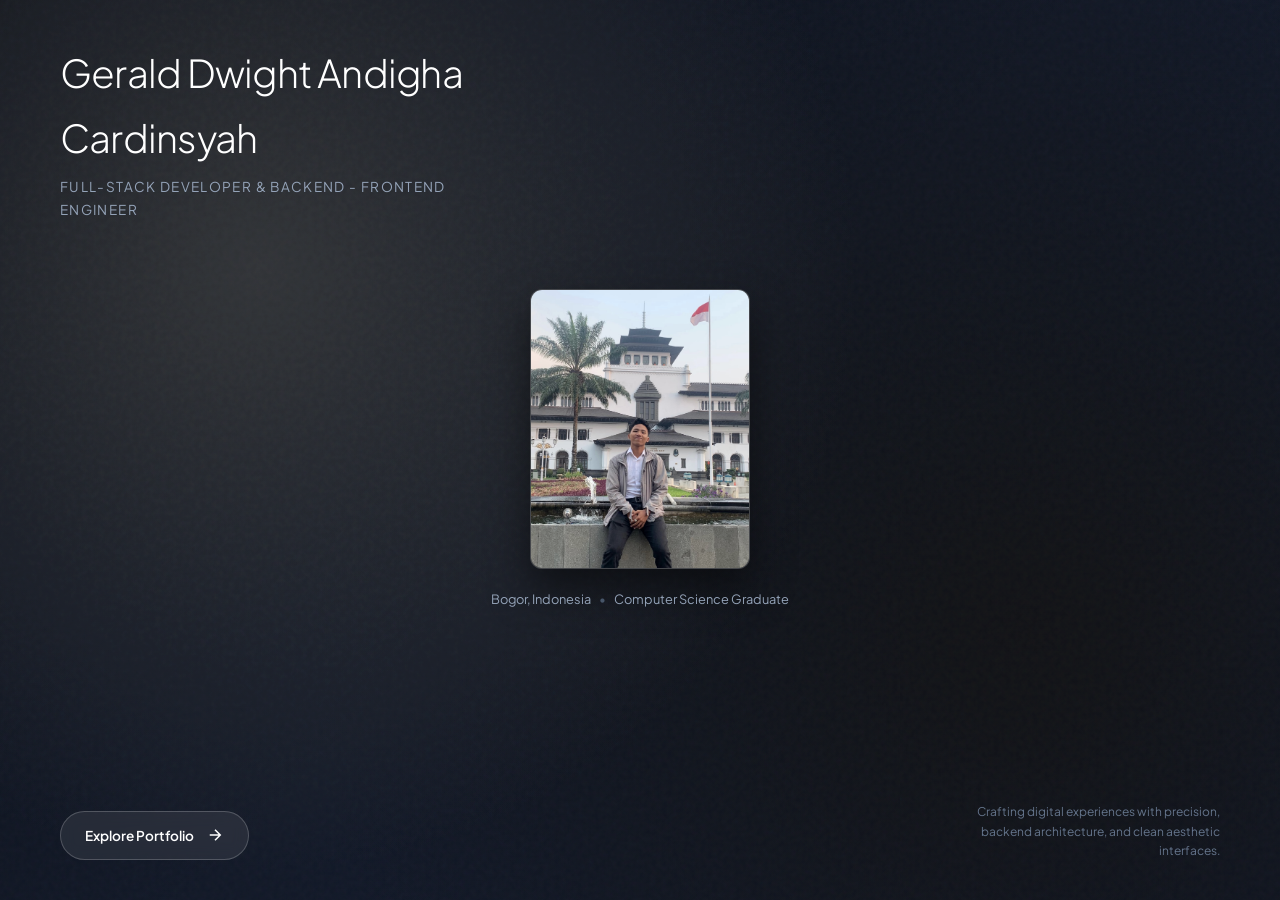
==== index.html @ aa1ef706 "Add files via upload" ====
<!DOCTYPE html>
<html lang="id">
<head>
    <meta charset="UTF-8">
    <meta name="viewport" content="width=device-width, initial-scale=1.0">
    <title>Gerald Dwight Andigha Cardinsyah</title>
    <link rel="preconnect" href="https://fonts.googleapis.com">
    <link rel="preconnect" href="https://fonts.gstatic.com" crossorigin>
    <link href="https://fonts.googleapis.com/css2?family=Plus+Jakarta+Sans:wght@300;400;500;600;700;800&display=swap" rel="stylesheet">
    <link rel="stylesheet" href="style.css">
</head>
<body class="landing-body">

    <div class="artistic-bg"></div>

    <main class="landing-wrapper">
        <!-- Info Kiri Atas -->
        <div class="landing-top-left">
            <h1 class="brand-name">Gerald Dwight Andigha Cardinsyah</h1>
            <p class="brand-sub">Full-Stack Developer & Backend - Frontend Engineer</p>
        </div>

        <!-- Gambar Elegan di Tengah -->
        <div class="landing-center-profile">
            <div class="profile-frame">
                <!-- Ganti 'foto-profil.jpg' dengan foto Anda -->
                <img src="gerald.jpeg" alt="Gerald Dwight" onerror="this.src='https://via.placeholder.com/200/1e293b/ffffff?text=Gerald+Dwight';">
            </div>
            <div class="profile-caption">
                <span>Bogor, Indonesia</span>
                <span class="divider">•</span>
                <span>Computer Science Graduate</span>
            </div>
        </div>

        <!-- Tombol Masuk ke Halaman Portofolio -->
        <div class="landing-bottom-action">
            <a href="portfolio.html" class="btn-enter">
                <span>Explore Portfolio</span>
                <svg width="18" height="18" viewBox="0 0 24 24" fill="none" stroke="currentColor" stroke-width="2"><path d="M5 12h14M12 5l7 7-7 7"/></svg>
            </a>
        </div>

        <!-- Catatan Kanan Bawah -->
        <div class="landing-bottom-right">
            <p>Crafting digital experiences with precision, backend architecture, and clean aesthetic interfaces.</p>
        </div>
    </main>

</body>
</html>
---- style.css ----
:root {
    --bg-primary: #ffffff;
    --bg-secondary: #faf9f6;
    --surface: #ffffff;
    --text-main: #111827;
    --text-muted: #4b5563;
    --text-light: #9ca3af;
    --accent: #0f172a;
    --border-color: #e5e7eb;
    --radius-lg: 16px;
    --radius-sm: 8px;
    --transition: all 0.4s cubic-bezier(0.16, 1, 0.3, 1);
}

* {
    margin: 0;
    padding: 0;
    box-sizing: border-box;
}

html {
    scroll-behavior: smooth;
}

body {
    font-family: 'Plus Jakarta Sans', sans-serif;
    background-color: var(--bg-primary);
    color: var(--text-main);
    line-height: 1.7;
    -webkit-font-smoothing: antialiased;
    overflow-x: hidden;
}

/* --- LANDING PAGE ARTISTIC STYLING --- */
.landing-body {
    background-color: #0b0f19;
    color: #f8fafc;
    min-height: 100vh;
    display: flex;
    flex-direction: column;
    justify-content: center;
    position: relative;
    overflow: hidden;
}

.artistic-bg {
    position: absolute;
    inset: 0;
    background: 
        radial-gradient(circle at 20% 30%, rgba(61, 62, 63, 0.8) 0%, transparent 50%),
        radial-gradient(circle at 80% 70%, rgba(17, 17, 18, 0.9) 0%, transparent 60%),
        linear-gradient(135deg, #090d16 0%, #111827 50%, #0f172a 100%);
    opacity: 0.95;
    z-index: 1;
}

.artistic-bg::after {
    content: "";
    position: absolute;
    inset: 0;
    background-image: url("data:image/svg+xml,%3Csvg viewBox='0 0 200 200' xmlns='http://www.w3.org/2000/svg'%3E%3Cfilter id='noiseFilter'%3E%3CfeTurbulence type='fractalNoise' baseFrequency='0.8' numOctaves='3' stitchTiles='stitch'/%3E%3C/filter%3E%3Crect width='100%25' height='100%25' filter='url(%23noiseFilter)' opacity='0.04'/%3E%3C/svg%3E");
    pointer-events: none;
    z-index: 2;
}

.landing-wrapper {
    position: relative;
    z-index: 3;
    width: 100%;
    max-width: 1400px;
    margin: 0 auto;
    min-height: 100vh;
    padding: 40px 60px;
    display: grid;
    grid-template-columns: 1fr auto 1fr;
    grid-template-rows: auto 1fr auto;
    align-items: center;
}

.landing-top-left {
    grid-column: 1;
    grid-row: 1;
}

.brand-name {
    font-size: clamp(1.8rem, 3vw, 2.5rem);
    font-weight: 300;
    letter-spacing: -0.02em;
    color: #ffffff;
    margin-bottom: 4px;
}

.brand-sub {
    font-size: 0.85rem;
    color: #94a3b8;
    text-transform: uppercase;
    letter-spacing: 0.1em;
}

.landing-center-profile {
    grid-column: 2;
    grid-row: 1 / span 3;
    display: flex;
    flex-direction: column;
    align-items: center;
    text-align: center;
}

.profile-frame {
    width: 220px;
    height: 280px;
    border-radius: 12px;
    overflow: hidden;
    border: 1px solid rgba(255, 255, 255, 0.15);
    box-shadow: 0 20px 40px rgba(0, 0, 0, 0.5);
    background: #24272c;
    margin-bottom: 20px;
    transition: transform 0.5s ease;
}

.profile-frame:hover {
    transform: scale(1.02);
}

.profile-frame img {
    width: 100%;
    height: 100%;
    object-fit: cover;
    filter: grayscale(20%) contrast(105%);
}

.profile-caption {
    font-size: 0.8rem;
    color: #94a3b8;
    display: flex;
    gap: 8px;
    align-items: center;
}

.profile-caption .divider {
    color: #475569;
}

.landing-bottom-action {
    grid-column: 1;
    grid-row: 3;
    align-self: end;
}

.btn-enter {
    display: inline-flex;
    align-items: center;
    gap: 12px;
    color: #ffffff;
    background: rgba(255, 255, 255, 0.08);
    border: 1px solid rgba(255, 255, 255, 0.2);
    padding: 12px 24px;
    border-radius: 50px;
    font-size: 0.85rem;
    font-weight: 600;
    text-decoration: none;
    backdrop-filter: blur(8px);
    transition: var(--transition);
}

.btn-enter:hover {
    background: #ffffff;
    color: #0b0f19;
    transform: translateY(-2px);
}

.landing-bottom-right {
    grid-column: 3;
    grid-row: 3;
    justify-self: end;
    align-self: end;
    max-width: 280px;
    text-align: right;
}

.landing-bottom-right p {
    font-size: 0.75rem;
    color: #64748b;
    line-height: 1.6;
}

@media(max-width: 900px) {
    .landing-wrapper {
        grid-template-columns: 1fr;
        grid-template-rows: auto auto auto;
        padding: 40px 24px;
        gap: 30px;
        text-align: center;
    }
    .landing-top-left, .landing-center-profile, .landing-bottom-action, .landing-bottom-right {
        grid-column: 1;
        grid-row: auto;
        justify-self: center;
        text-align: center;
    }
    .landing-bottom-right {
        max-width: 100%;
    }
}

/* --- UTILITIES PORTFOLIO PAGE --- */
.container {
    max-width: 1000px;
    margin: 0 auto;
    padding: 0 24px;
}

.section {
    padding: 100px 0;
    border-bottom: 1px solid var(--border-color);
}

.first-section {
    padding-top: 140px;
}

.bg-light {
    background-color: var(--bg-secondary);
}

.section-header {
    margin-bottom: 50px;
    max-width: 700px;
}

.section-tag {
    display: inline-block;
    font-size: 0.75rem;
    font-weight: 700;
    text-transform: uppercase;
    letter-spacing: 0.1em;
    color: var(--text-muted);
    margin-bottom: 12px;
}

.section-title {
    font-size: clamp(1.6rem, 3vw, 2.25rem);
    font-weight: 800;
    letter-spacing: -0.03em;
    color: var(--text-main);
}

/* --- NAVBAR PORTFOLIO --- */
.navbar {
    position: fixed;
    top: 0;
    left: 0;
    right: 0;
    z-index: 1000;
    background: rgba(255, 255, 255, 0.9);
    backdrop-filter: blur(12px);
    border-bottom: 1px solid var(--border-color);
    transition: var(--transition);
}

.nav-container {
    max-width: 1000px;
    margin: 0 auto;
    height: 70px;
    padding: 0 24px;
    display: flex;
    align-items: center;
    justify-content: space-between;
}

.logo {
    font-size: 1.15rem;
    font-weight: 800;
    color: var(--text-main);
    text-decoration: none;
    letter-spacing: -0.02em;
}

.logo span {
    color: #2563eb;
}

.nav-links {
    display: flex;
    gap: 28px;
}

.nav-links a {
    font-size: 0.9rem;
    font-weight: 500;
    color: var(--text-muted);
    text-decoration: none;
    transition: var(--transition);
}

.nav-links a:hover {
    color: var(--text-main);
}

.nav-actions {
    display: flex;
    align-items: center;
    gap: 12px;
}

.btn-outline-small {
    font-size: 0.8rem;
    font-weight: 600;
    color: var(--text-main);
    text-decoration: none;
    border: 1px solid var(--border-color);
    padding: 6px 14px;
    border-radius: 50px;
    transition: var(--transition);
}

.btn-outline-small:hover {
    background: var(--bg-secondary);
}

.menu-toggle {
    display: none;
    background: none;
    border: none;
    cursor: pointer;
    flex-direction: column;
    gap: 5px;
    width: 26px;
    padding: 4px;
}

.menu-toggle span {
    display: block;
    width: 100%;
    height: 2px;
    background: var(--text-main);
    transition: var(--transition);
    border-radius: 2px;
}

/* --- ABOUT, TIMELINE, ORG, SKILLS --- */
.about-content {
    display: flex;
    flex-direction: column;
    gap: 20px;
    font-size: 1rem;
    color: var(--text-muted);
    max-width: 850px;
}

.timeline {
    position: relative;
    padding-left: 24px;
    border-left: 2px solid var(--border-color);
    display: flex;
    flex-direction: column;
    gap: 48px;
}

.timeline-item {
    position: relative;
}

.timeline-item::before {
    content: '';
    position: absolute;
    left: -31px;
    top: 6px;
    width: 10px;
    height: 10px;
    border-radius: 50%;
    background: var(--bg-primary);
    border: 3px solid var(--text-main);
}

.timeline-meta {
    display: flex;
    gap: 12px;
    font-size: 0.75rem;
    font-weight: 600;
    color: var(--text-light);
    margin-bottom: 6px;
    text-transform: uppercase;
    letter-spacing: 0.05em;
    flex-wrap: wrap;
}

.timeline-content h3 {
    font-size: 1.15rem;
    font-weight: 700;
    color: var(--text-main);
    margin-bottom: 4px;
}

.role-sub {
    font-weight: 400;
    color: var(--text-light);
    font-size: 0.95rem;
}

.company {
    font-weight: 600;
    color: var(--text-muted);
    font-size: 0.9rem;
    margin-bottom: 10px;
}

.desc {
    color: var(--text-muted);
    font-size: 0.9rem;
    margin-bottom: 12px;
}

.timeline-content ul {
    list-style-type: disc;
    padding-left: 18px;
    display: flex;
    flex-direction: column;
    gap: 6px;
    color: var(--text-muted);
    font-size: 0.9rem;
}

.org-grid {
    display: grid;
    grid-template-columns: repeat(auto-fit, minmax(260px, 1fr));
    gap: 24px;
}

.org-card {
    background: var(--surface);
    border: 1px solid var(--border-color);
    padding: 24px;
    border-radius: var(--radius-lg);
    box-shadow: 0 4px 20px rgba(0,0,0,0.02);
    transition: var(--transition);
}

.org-card:hover {
    transform: translateY(-4px);
    border-color: #cbd5e1;
}

.org-period {
    font-size: 0.7rem;
    font-weight: 700;
    text-transform: uppercase;
    letter-spacing: 0.05em;
    color: var(--text-light);
    display: block;
    margin-bottom: 10px;
}

.org-card h3 {
    font-size: 1.1rem;
    font-weight: 700;
    margin-bottom: 4px;
}

.org-place {
    font-size: 0.8rem;
    font-weight: 600;
    color: var(--text-muted);
    margin-bottom: 12px;
}

.org-desc {
    font-size: 0.85rem;
    color: var(--text-muted);
}

.skills-wrapper {
    display: grid;
    grid-template-columns: 1fr 1fr;
    gap: 40px;
}

@media(max-width: 768px) {
    .skills-wrapper {
        grid-template-columns: 1fr;
    }
}

.chips-container {
    display: flex;
    flex-wrap: wrap;
    gap: 8px;
    margin-top: 20px;
}

.chip {
    background: var(--surface);
    border: 1px solid var(--border-color);
    padding: 6px 14px;
    border-radius: 50px;
    font-size: 0.8rem;
    font-weight: 600;
    color: var(--text-main);
}

.cert-list {
    list-style: none;
    display: flex;
    flex-direction: column;
    gap: 12px;
    margin-top: 20px;
}

.cert-list li {
    font-size: 0.9rem;
    font-weight: 500;
    color: var(--text-muted);
    position: relative;
    padding-left: 18px;
}

.cert-list li::before {
    content: '•';
    position: absolute;
    left: 0;
    color: var(--text-main);
    font-weight: bold;
}

.footer {
    padding: 36px 0;
    background: #ffffff;
    border-top: 1px solid var(--border-color);
    font-size: 0.8rem;
    color: var(--text-light);
}

.footer-content {
    display: flex;
    justify-content: space-between;
    align-items: center;
}

.footer-links {
    display: flex;
    gap: 20px;
}

.footer-links a {
    color: var(--text-muted);
    text-decoration: none;
    transition: var(--transition);
}

.footer-links a:hover {
    color: var(--text-main);
}

/* --- REVEAL ANIMATIONS --- */
.reveal {
    opacity: 0;
    transform: translateY(40px);
    transition: opacity 0.8s cubic-bezier(0.16, 1, 0.3, 1), transform 0.8s cubic-bezier(0.16, 1, 0.3, 1);
    will-change: opacity, transform;
}

.reveal.active {
    opacity: 1;
    transform: translateY(0);
}

@media(max-width: 768px) {
    .section {
        padding: 70px 0;
    }
    .first-section {
        padding-top: 100px;
    }
    .nav-links {
        display: none;
        position: absolute;
        top: 70px;
        left: 0;
        right: 0;
        background: #ffffff;
        flex-direction: column;
        padding: 24px;
        border-bottom: 1px solid var(--border-color);
        box-shadow: 0 15px 30px rgba(0,0,0,0.05);
        gap: 16px;
    }
    .nav-links.active {
        display: flex;
    }
    .menu-toggle {
        display: flex;
    }
    .footer-content {
        flex-direction: column;
        gap: 16px;
        text-align: center;
    }
}

/* --- STATS COUNTER SECTION --- */
.stats-section {
    background: #0f172a;
    color: #ffffff;
    padding: 60px 0;
    border-bottom: 1px solid var(--border-color);
}

.stats-grid {
    display: grid;
    grid-template-columns: repeat(auto-fit, minmax(200px, 1fr));
    gap: 30px;
    text-align: center;
}

.stat-card h3 {
    font-size: 2.5rem;
    font-weight: 800;
    color: #60a5fa;
    margin-bottom: 8px;
    letter-spacing: -0.03em;
}

.stat-card p {
    font-size: 0.85rem;
    color: #94a3b8;
    font-weight: 500;
}

/* --- ENHANCED CARDS & TECH STACK --- */
.card-box {
    background: var(--surface);
    border: 1px solid var(--border-color);
    padding: 28px;
    border-radius: var(--radius-lg);
    box-shadow: 0 4px 20px rgba(0,0,0,0.02);
    transition: var(--transition);
}

.card-box:hover {
    border-color: #cbd5e1;
    transform: translateY(-2px);
}

.skills-grid-container {
    display: grid;
    grid-template-columns: repeat(auto-fit, minmax(280px, 1fr));
    gap: 24px;
}

.tech-card {
    background: var(--surface);
    border: 1px solid var(--border-color);
    padding: 24px;
    border-radius: var(--radius-lg);
    box-shadow: 0 4px 15px rgba(0,0,0,0.02);
}

.tech-card h4 {
    font-size: 1rem;
    font-weight: 700;
    color: var(--text-main);
    margin-bottom: 16px;
    padding-bottom: 8px;
    border-bottom: 2px solid var(--bg-secondary);
}

.tech-tags {
    display: flex;
    flex-wrap: wrap;
    gap: 8px;
}

.tech-tags span {
    background: var(--bg-secondary);
    border: 1px solid var(--border-color);
    padding: 6px 12px;
    border-radius: 6px;
    font-size: 0.8rem;
    font-weight: 600;
    color: var(--text-main);
}
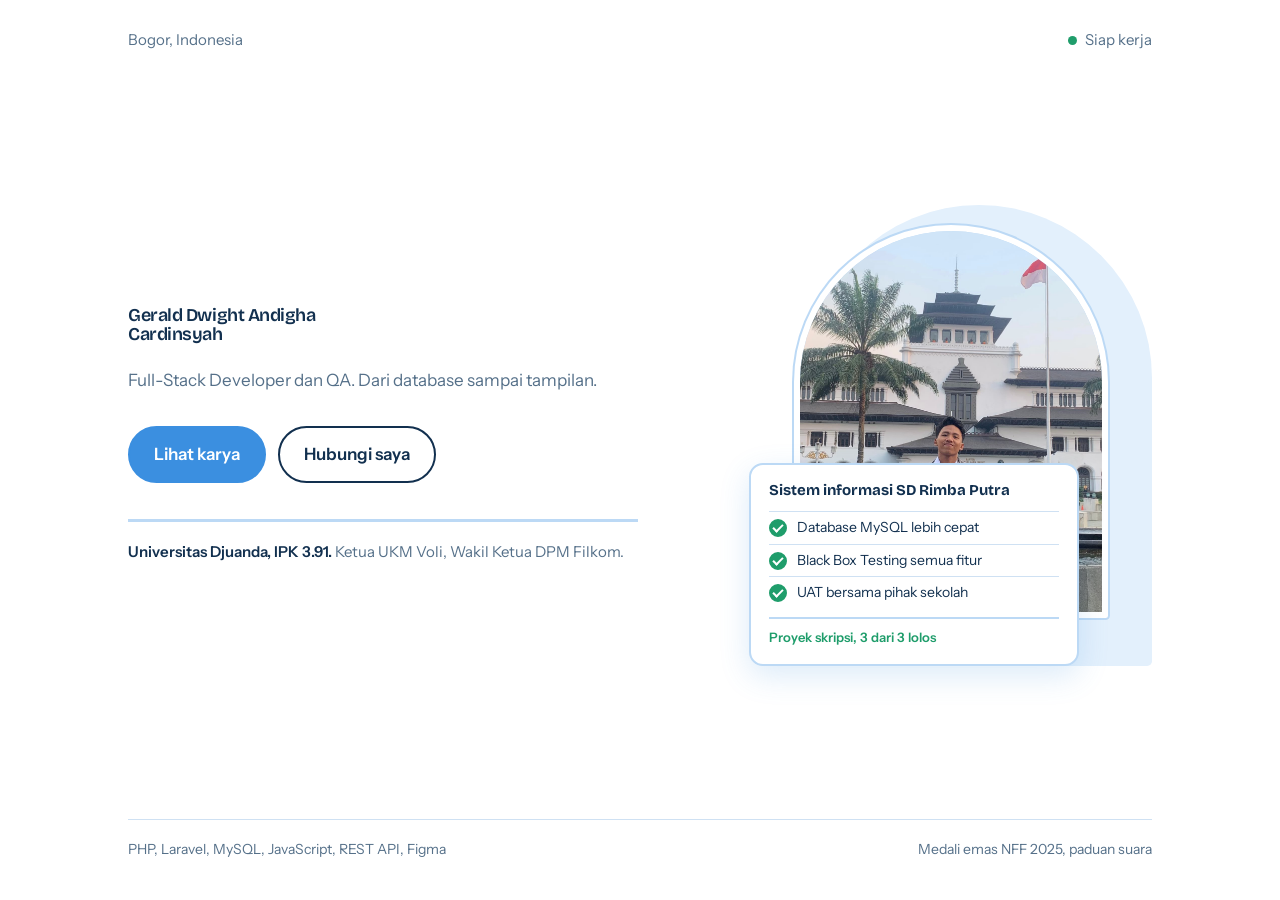
==== commit ebbe7f6e: "Update index.html" ====
--- a/index.html
+++ b/index.html
@@ -1,51 +1,118 @@
 <!DOCTYPE html>
 <html lang="id">
 <head>
-    <meta charset="UTF-8">
-    <meta name="viewport" content="width=device-width, initial-scale=1.0">
-    <title>Gerald Dwight Andigha Cardinsyah</title>
-    <link rel="preconnect" href="https://fonts.googleapis.com">
-    <link rel="preconnect" href="https://fonts.gstatic.com" crossorigin>
-    <link href="https://fonts.googleapis.com/css2?family=Plus+Jakarta+Sans:wght@300;400;500;600;700;800&display=swap" rel="stylesheet">
-    <link rel="stylesheet" href="style.css">
+<meta charset="UTF-8">
+<meta name="viewport" content="width=device-width, initial-scale=1">
+<title>Gerald Dwight Andigha Cardinsyah | Full-Stack Developer</title>
+<meta name="description" content="Lulusan Ilmu Komputer Universitas Djuanda yang membangun sistem web dan mengujinya hingga siap dipakai.">
+<link rel="preconnect" href="https://fonts.googleapis.com">
+<link rel="preconnect" href="https://fonts.gstatic.com" crossorigin>
+<link href="https://fonts.googleapis.com/css2?family=Bricolage+Grotesque:opsz,wght@12..96,500;12..96,700;12..96,800&family=Instrument+Sans:wght@400;500;600&display=swap" rel="stylesheet">
+<style>
+:root{
+  --bg:#ffffff; --ink:#12304f; --muted:#557089; --blue:#3b8fe0; --pass:#1f9d6b;
+  --sky:#e3f0fc; --sky2:#bcd9f5; --card:#ffffff; --line:#cfe1f3;
+  --display:"Bricolage Grotesque","Trebuchet MS",sans-serif;
+  --body:"Instrument Sans","Segoe UI",Arial,sans-serif;
+}
+*{box-sizing:border-box;margin:0}
+html{height:100%}
+body{min-height:100%;background:var(--bg);color:var(--ink);font-family:var(--body);font-size:17px;line-height:1.6;
+  padding:env(safe-area-inset-top,0px) 0 env(safe-area-inset-bottom,0px)}
+a{color:inherit}
+:focus-visible{outline:3px solid var(--blue);outline-offset:3px}
+
+.page{max-width:1120px;margin:0 auto;padding:28px clamp(20px,5vw,48px) 40px;min-height:100vh;display:flex;flex-direction:column}
+.top{display:flex;justify-content:space-between;gap:16px;flex-wrap:wrap;font-size:15px;color:var(--muted)}
+.status{display:inline-flex;align-items:center;gap:8px}
+.status i{width:9px;height:9px;border-radius:50%;background:var(--pass);display:inline-block}
+
+.hero{flex:1;display:grid;grid-template-columns:1.15fr .85fr;gap:clamp(32px,6vw,80px);align-items:center;padding:clamp(32px,7vh,72px) 0}
+
+.name{font-size:18px;font-weight:600;margin-bottom:18px}
+h1{font-family:var(--display);font-weight:800;font-size:clamp(38px,6vw,72px);line-height:1.02;letter-spacing:-.025em;max-width:13em}
+.lead{margin-top:24px;max-width:34em;color:var(--muted)}
+.actions{margin-top:32px;display:flex;gap:12px;flex-wrap:wrap}
+.btn{display:inline-block;padding:13px 24px;border-radius:999px;font-weight:600;text-decoration:none;border:2px solid var(--ink);transition:transform .15s,background .15s,color .15s}
+.btn.main{background:var(--blue);border-color:var(--blue);color:#fff}
+.btn:hover{transform:translateY(-2px)}
+.btn.ghost:hover{background:var(--sky)}
+.facts{margin-top:36px;padding-top:18px;border-top:3px solid var(--sky2);max-width:34em;font-size:15px;color:var(--muted)}
+.facts b{color:var(--ink);font-weight:600}
+
+/* kanan */
+.side{position:relative;padding:20px 0 48px}
+.side::before{content:"";position:absolute;top:0;right:0;bottom:0;width:86%;background:var(--sky);border-radius:999px 999px 28px 28px;z-index:0}
+.photo{width:min(360px,78%);aspect-ratio:4/5;margin:0 auto;border-radius:999px 999px 16px 16px;background:var(--sky2);position:relative;overflow:hidden;z-index:1;border:6px solid #fff;box-shadow:0 0 0 2px var(--sky2)}
+.photo span{position:absolute;inset:0;display:grid;place-items:center;font-family:var(--display);font-weight:800;font-size:110px;color:var(--ink)}
+.photo img{position:absolute;inset:0;width:100%;height:100%;object-fit:cover;object-position:center top;display:block}
+
+.report{position:absolute;left:0;bottom:0;z-index:2;width:min(330px,92%);background:var(--card);border:2px solid var(--sky2);border-radius:14px;padding:16px 18px;box-shadow:0 10px 30px rgba(59,143,224,.18)}
+.report h2{font-family:var(--display);font-size:15px;font-weight:700;line-height:1.3;margin-bottom:10px}
+.report ul{list-style:none;padding:0}
+.report li{display:flex;gap:10px;align-items:flex-start;font-size:14px;line-height:1.4;padding:6px 0;border-top:1px solid var(--line)}
+.tick{flex:none;width:18px;height:18px;border-radius:50%;border:2px solid var(--line);margin-top:1px;position:relative;animation:pass .3s forwards}
+.tick::after{content:"";position:absolute;left:4px;top:1px;width:4px;height:8px;border:solid #fff;border-width:0 2px 2px 0;transform:rotate(45deg);opacity:0;animation:show .1s forwards}
+.report li:nth-child(1) .tick,.report li:nth-child(1) .tick::after{animation-delay:.9s}
+.report li:nth-child(2) .tick,.report li:nth-child(2) .tick::after{animation-delay:1.7s}
+.report li:nth-child(3) .tick,.report li:nth-child(3) .tick::after{animation-delay:2.5s}
+.report p{margin-top:8px;padding-top:8px;border-top:2px solid var(--sky2);color:var(--pass);font-size:13px;font-weight:600}
+@keyframes pass{to{background:var(--pass);border-color:var(--pass)}}
+@keyframes show{to{opacity:1}}
+
+.foot{display:flex;justify-content:space-between;gap:12px;flex-wrap:wrap;font-size:14px;color:var(--muted);padding-top:18px;border-top:1px solid var(--line)}
+
+@media (max-width:820px){
+  .hero{grid-template-columns:1fr}
+  .side{max-width:420px}
+  .photo{width:72%}
+  .report{left:auto;right:0}
+}
+@media (prefers-reduced-motion:reduce){
+  .tick,.tick::after{animation-duration:.01s;animation-delay:0s!important}
+  .btn{transition:none}
+}
+</style>
 </head>
-<body class="landing-body">
+<body>
+<div class="page">
+  <header class="top">
+    <span>Bogor, Indonesia</span>
+    <span class="status"><i></i>Siap kerja</span>
+  </header>
 
-    <div class="artistic-bg"></div>
+  <main class="hero">
+    <section>
+      <h1 class="name">Gerald Dwight Andigha Cardinsyah</h1>
+      <p class="lead">Full-Stack Developer dan QA. Dari database sampai tampilan.</p>
+      <div class="actions">
+        <a class="btn main" href="portfolio.html">Lihat karya</a>
+        <a class="btn ghost" href="mailto:geralddwight2003@gmail.com">Hubungi saya</a>
+      </div>
+      <p class="facts"><b>Universitas Djuanda, IPK 3.91.</b> Ketua UKM Voli, Wakil Ketua DPM Filkom.</p>
+    </section>
 
-    <main class="landing-wrapper">
-        <!-- Info Kiri Atas -->
-        <div class="landing-top-left">
-            <h1 class="brand-name">Gerald Dwight Andigha Cardinsyah</h1>
-            <p class="brand-sub">Full-Stack Developer & Backend - Frontend Engineer</p>
-        </div>
+    <aside class="side" aria-label="Foto dan ringkasan proyek terbaru">
+      <div class="photo">
+        <span aria-hidden="true">G</span>
+        <img src="gerald.jpeg" alt="Foto Gerald Dwight" onerror="this.remove()">
+      </div>
+      <div class="report">
+        <h2>Sistem informasi SD Rimba Putra</h2>
+        <ul>
+          <li><span class="tick"></span>Database MySQL lebih cepat</li>
+          <li><span class="tick"></span>Black Box Testing semua fitur</li>
+          <li><span class="tick"></span>UAT bersama pihak sekolah</li>
+        </ul>
+        <p>Proyek skripsi, 3 dari 3 lolos</p>
+      </div>
+    </aside>
+  </main>
 
-        <!-- Gambar Elegan di Tengah -->
-        <div class="landing-center-profile">
-            <div class="profile-frame">
-                <!-- Ganti 'foto-profil.jpg' dengan foto Anda -->
-                <img src="gerald.jpeg" alt="Gerald Dwight" onerror="this.src='https://via.placeholder.com/200/1e293b/ffffff?text=Gerald+Dwight';">
-            </div>
-            <div class="profile-caption">
-                <span>Bogor, Indonesia</span>
-                <span class="divider">•</span>
-                <span>Computer Science Graduate</span>
-            </div>
-        </div>
-
-        <!-- Tombol Masuk ke Halaman Portofolio -->
-        <div class="landing-bottom-action">
-            <a href="portfolio.html" class="btn-enter">
-                <span>Explore Portfolio</span>
-                <svg width="18" height="18" viewBox="0 0 24 24" fill="none" stroke="currentColor" stroke-width="2"><path d="M5 12h14M12 5l7 7-7 7"/></svg>
-            </a>
-        </div>
-
-        <!-- Catatan Kanan Bawah -->
-        <div class="landing-bottom-right">
-            <p>Crafting digital experiences with precision, backend architecture, and clean aesthetic interfaces.</p>
-        </div>
-    </main>
-
+  <footer class="foot">
+    <span>PHP, Laravel, MySQL, JavaScript, REST API, Figma</span>
+    <span>Medali emas NFF 2025, paduan suara</span>
+  </footer>
+</div>
 </body>
-</html>+</html>
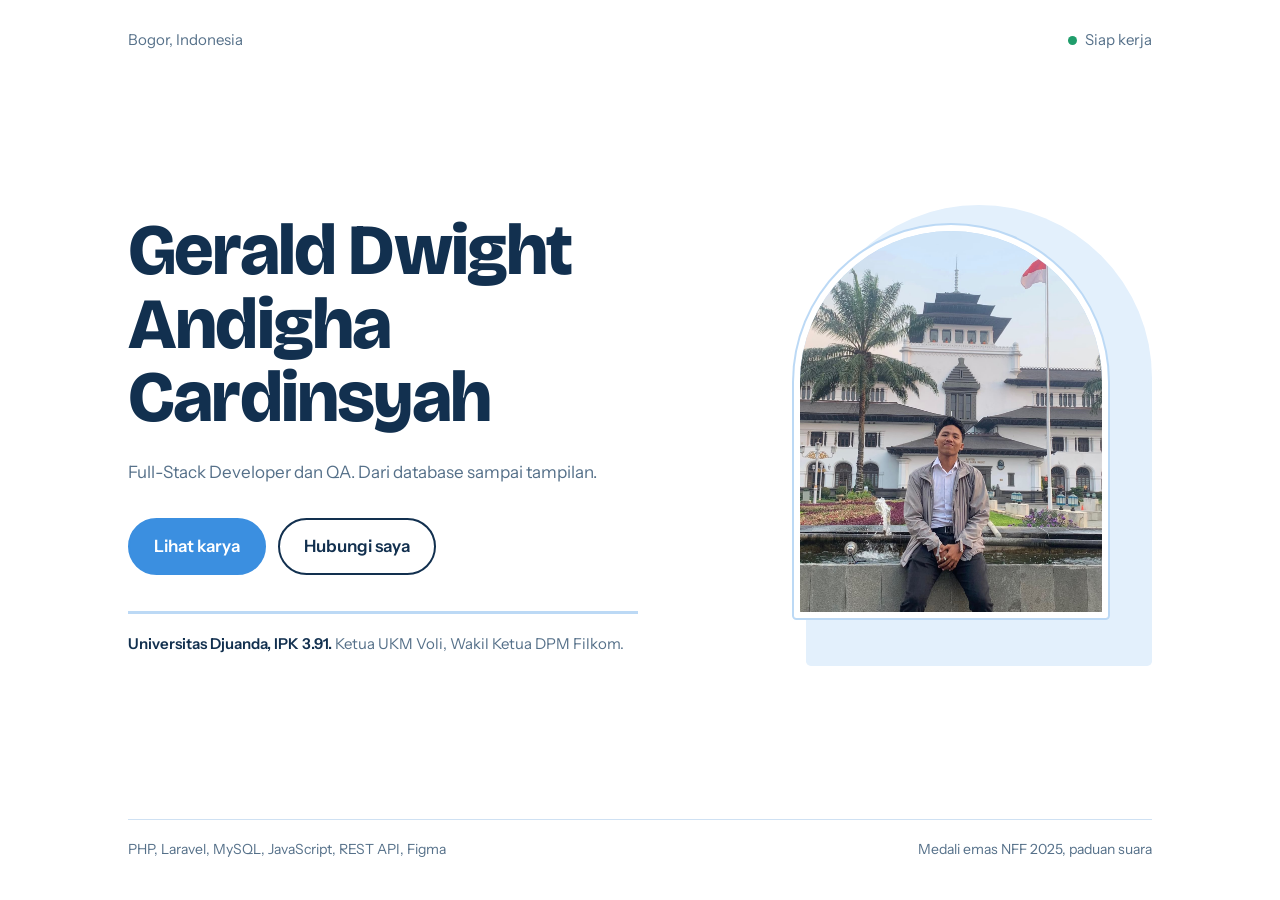
==== commit 7c696659: "Update index.html" ====
--- a/index.html
+++ b/index.html
@@ -83,7 +83,7 @@
 
   <main class="hero">
     <section>
-      <h1 class="name">Gerald Dwight Andigha Cardinsyah</h1>
+      <h1>Gerald Dwight Andigha Cardinsyah</h1>
       <p class="lead">Full-Stack Developer dan QA. Dari database sampai tampilan.</p>
       <div class="actions">
         <a class="btn main" href="portfolio.html">Lihat karya</a>
@@ -97,15 +97,6 @@
         <span aria-hidden="true">G</span>
         <img src="gerald.jpeg" alt="Foto Gerald Dwight" onerror="this.remove()">
       </div>
-      <div class="report">
-        <h2>Sistem informasi SD Rimba Putra</h2>
-        <ul>
-          <li><span class="tick"></span>Database MySQL lebih cepat</li>
-          <li><span class="tick"></span>Black Box Testing semua fitur</li>
-          <li><span class="tick"></span>UAT bersama pihak sekolah</li>
-        </ul>
-        <p>Proyek skripsi, 3 dari 3 lolos</p>
-      </div>
     </aside>
   </main>
 
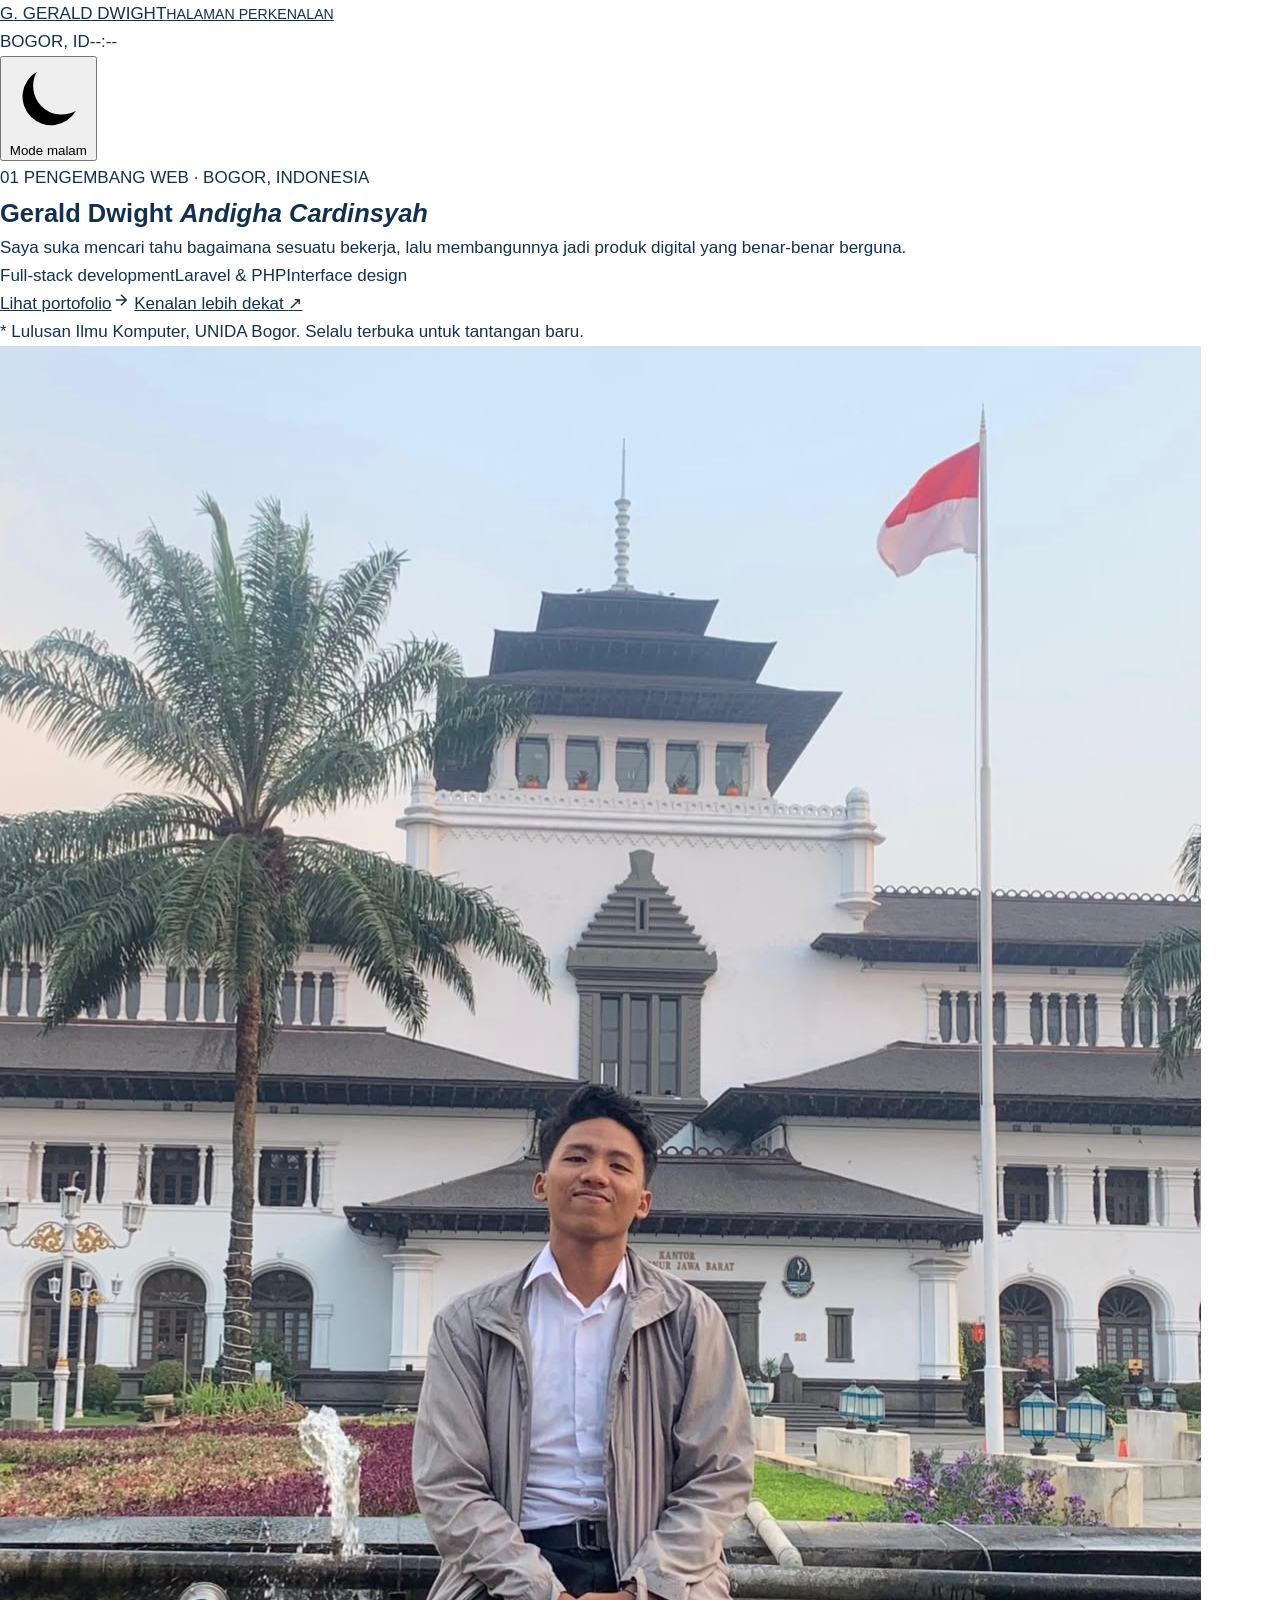
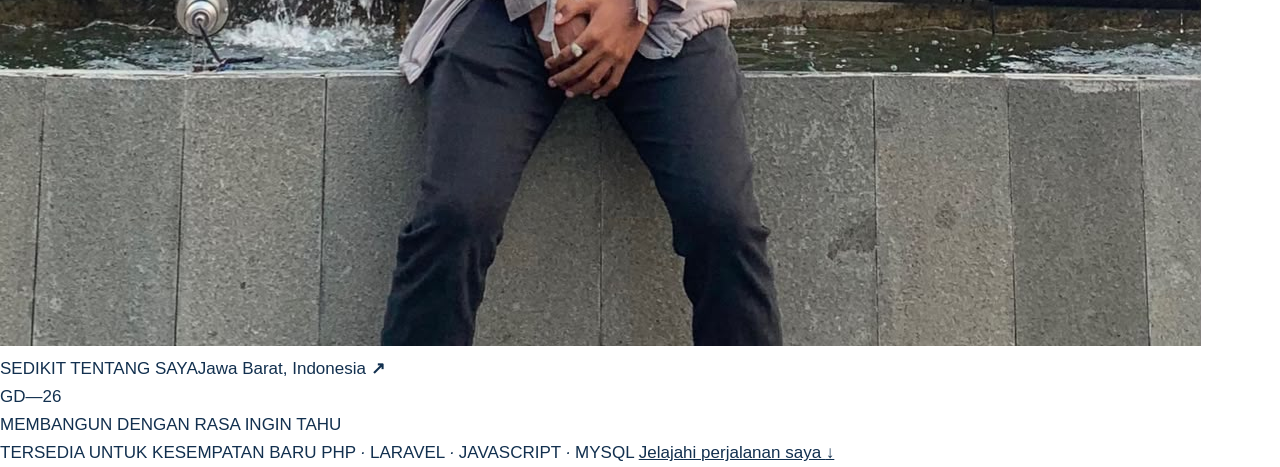
==== commit 9801f052: "Update index.html" ====
--- a/index.html
+++ b/index.html
@@ -1,109 +1,60 @@
 <!DOCTYPE html>
 <html lang="id">
 <head>
-<meta charset="UTF-8">
-<meta name="viewport" content="width=device-width, initial-scale=1">
-<title>Gerald Dwight Andigha Cardinsyah | Full-Stack Developer</title>
-<meta name="description" content="Lulusan Ilmu Komputer Universitas Djuanda yang membangun sistem web dan mengujinya hingga siap dipakai.">
-<link rel="preconnect" href="https://fonts.googleapis.com">
-<link rel="preconnect" href="https://fonts.gstatic.com" crossorigin>
-<link href="https://fonts.googleapis.com/css2?family=Bricolage+Grotesque:opsz,wght@12..96,500;12..96,700;12..96,800&family=Instrument+Sans:wght@400;500;600&display=swap" rel="stylesheet">
-<style>
-:root{
-  --bg:#ffffff; --ink:#12304f; --muted:#557089; --blue:#3b8fe0; --pass:#1f9d6b;
-  --sky:#e3f0fc; --sky2:#bcd9f5; --card:#ffffff; --line:#cfe1f3;
-  --display:"Bricolage Grotesque","Trebuchet MS",sans-serif;
-  --body:"Instrument Sans","Segoe UI",Arial,sans-serif;
-}
-*{box-sizing:border-box;margin:0}
-html{height:100%}
-body{min-height:100%;background:var(--bg);color:var(--ink);font-family:var(--body);font-size:17px;line-height:1.6;
-  padding:env(safe-area-inset-top,0px) 0 env(safe-area-inset-bottom,0px)}
-a{color:inherit}
-:focus-visible{outline:3px solid var(--blue);outline-offset:3px}
+    <meta charset="UTF-8">
+    <meta name="viewport" content="width=device-width, initial-scale=1.0">
+    <title>Gerald Dwight Andigha Cardinsyah | Intro</title>
+    <meta name="description" content="Halaman perkenalan Gerald Dwight Andigha Cardinsyah, pengembang web dari Bogor. Lihat portofolio untuk pengalaman dan keahlian lengkap.">
+    <link rel="preconnect" href="https://fonts.googleapis.com">
+    <link rel="preconnect" href="https://fonts.gstatic.com" crossorigin>
+    <link href="https://fonts.googleapis.com/css2?family=DM+Serif+Display:ital@0;1&family=Plus+Jakarta+Sans:wght@300;400;500;600;700;800&display=swap" rel="stylesheet">
+    <link rel="stylesheet" href="style.css">
+</head>
+<body class="landing-body">
 
-.page{max-width:1120px;margin:0 auto;padding:28px clamp(20px,5vw,48px) 40px;min-height:100vh;display:flex;flex-direction:column}
-.top{display:flex;justify-content:space-between;gap:16px;flex-wrap:wrap;font-size:15px;color:var(--muted)}
-.status{display:inline-flex;align-items:center;gap:8px}
-.status i{width:9px;height:9px;border-radius:50%;background:var(--pass);display:inline-block}
+    <div class="landing-grid" aria-hidden="true"></div>
+    <main class="landing-shell">
+        <header class="landing-header">
+            <a class="landing-mark" href="index.html" aria-label="Gerald Dwight, halaman utama">
+                <span class="mark-symbol">G<span>.</span></span>
+                <span class="mark-copy">GERALD DWIGHT<small>HALAMAN PERKENALAN</small></span>
+            </a>
+            <div class="local-clock"><span class="clock-dot"></span><span>BOGOR, ID</span><time id="localTime">--:--</time></div>
+            <button class="theme-toggle" id="themeToggle" type="button" aria-label="Aktifkan tema gelap" aria-pressed="false">
+                <svg class="theme-icon" viewBox="0 0 24 24" aria-hidden="true"><path d="M20.2 15.4A8.5 8.5 0 0 1 8.6 3.8 8.5 8.5 0 1 0 20.2 15.4Z"/></svg>
+                <span class="theme-label">Mode malam</span>
+            </button>
+        </header>
 
-.hero{flex:1;display:grid;grid-template-columns:1.15fr .85fr;gap:clamp(32px,6vw,80px);align-items:center;padding:clamp(32px,7vh,72px) 0}
+        <section class="landing-hero" aria-labelledby="heroTitle">
+            <div class="landing-copy">
+                <p class="eyebrow"><span>01</span> PENGEMBANG WEB · BOGOR, INDONESIA</p>
+                <h1 id="heroTitle">Gerald Dwight <em>Andigha Cardinsyah</em></h1>
+                <p class="hero-intro">Saya suka mencari tahu bagaimana sesuatu bekerja, lalu membangunnya jadi produk digital yang benar-benar berguna.</p>
+                <div class="hero-specialty" aria-label="Bidang keahlian">
+                    <span>Full-stack development</span><span>Laravel & PHP</span><span>Interface design</span>
+                </div>
+                <div class="hero-actions">
+                    <a href="portfolio.html" class="btn-enter"><span>Lihat portofolio</span><svg width="18" height="18" viewBox="0 0 24 24" fill="none" stroke="currentColor" stroke-width="2" aria-hidden="true"><path d="M5 12h14M12 5l7 7-7 7"/></svg></a>
+                    <a href="portfolio.html#about" class="text-link">Kenalan lebih dekat <span aria-hidden="true">↗</span></a>
+                </div>
+                <p class="landing-note"><span class="note-mark">*</span> Lulusan Ilmu Komputer, UNIDA Bogor. Selalu terbuka untuk tantangan baru.</p>
+            </div>
 
-.name{font-size:18px;font-weight:600;margin-bottom:18px}
-h1{font-family:var(--display);font-weight:800;font-size:clamp(38px,6vw,72px);line-height:1.02;letter-spacing:-.025em;max-width:13em}
-.lead{margin-top:24px;max-width:34em;color:var(--muted)}
-.actions{margin-top:32px;display:flex;gap:12px;flex-wrap:wrap}
-.btn{display:inline-block;padding:13px 24px;border-radius:999px;font-weight:600;text-decoration:none;border:2px solid var(--ink);transition:transform .15s,background .15s,color .15s}
-.btn.main{background:var(--blue);border-color:var(--blue);color:#fff}
-.btn:hover{transform:translateY(-2px)}
-.btn.ghost:hover{background:var(--sky)}
-.facts{margin-top:36px;padding-top:18px;border-top:3px solid var(--sky2);max-width:34em;font-size:15px;color:var(--muted)}
-.facts b{color:var(--ink);font-weight:600}
+            <figure class="landing-portrait">
+                <div class="portrait-image"><img src="gerald.jpeg" alt="Gerald Dwight di depan gedung bersejarah di Bandung" fetchpriority="high"></div>
+                <figcaption><span>SEDIKIT TENTANG SAYA</span><span>Jawa Barat, Indonesia <b>↗</b></span></figcaption>
+                <div class="portrait-index" aria-hidden="true">GD<span>—</span>26</div>
+            </figure>
+            <div class="hero-side-note" aria-hidden="true">MEMBANGUN DENGAN RASA INGIN TAHU</div>
+        </section>
 
-/* kanan */
-.side{position:relative;padding:20px 0 48px}
-.side::before{content:"";position:absolute;top:0;right:0;bottom:0;width:86%;background:var(--sky);border-radius:999px 999px 28px 28px;z-index:0}
-.photo{width:min(360px,78%);aspect-ratio:4/5;margin:0 auto;border-radius:999px 999px 16px 16px;background:var(--sky2);position:relative;overflow:hidden;z-index:1;border:6px solid #fff;box-shadow:0 0 0 2px var(--sky2)}
-.photo span{position:absolute;inset:0;display:grid;place-items:center;font-family:var(--display);font-weight:800;font-size:110px;color:var(--ink)}
-.photo img{position:absolute;inset:0;width:100%;height:100%;object-fit:cover;object-position:center top;display:block}
-
-.report{position:absolute;left:0;bottom:0;z-index:2;width:min(330px,92%);background:var(--card);border:2px solid var(--sky2);border-radius:14px;padding:16px 18px;box-shadow:0 10px 30px rgba(59,143,224,.18)}
-.report h2{font-family:var(--display);font-size:15px;font-weight:700;line-height:1.3;margin-bottom:10px}
-.report ul{list-style:none;padding:0}
-.report li{display:flex;gap:10px;align-items:flex-start;font-size:14px;line-height:1.4;padding:6px 0;border-top:1px solid var(--line)}
-.tick{flex:none;width:18px;height:18px;border-radius:50%;border:2px solid var(--line);margin-top:1px;position:relative;animation:pass .3s forwards}
-.tick::after{content:"";position:absolute;left:4px;top:1px;width:4px;height:8px;border:solid #fff;border-width:0 2px 2px 0;transform:rotate(45deg);opacity:0;animation:show .1s forwards}
-.report li:nth-child(1) .tick,.report li:nth-child(1) .tick::after{animation-delay:.9s}
-.report li:nth-child(2) .tick,.report li:nth-child(2) .tick::after{animation-delay:1.7s}
-.report li:nth-child(3) .tick,.report li:nth-child(3) .tick::after{animation-delay:2.5s}
-.report p{margin-top:8px;padding-top:8px;border-top:2px solid var(--sky2);color:var(--pass);font-size:13px;font-weight:600}
-@keyframes pass{to{background:var(--pass);border-color:var(--pass)}}
-@keyframes show{to{opacity:1}}
-
-.foot{display:flex;justify-content:space-between;gap:12px;flex-wrap:wrap;font-size:14px;color:var(--muted);padding-top:18px;border-top:1px solid var(--line)}
-
-@media (max-width:820px){
-  .hero{grid-template-columns:1fr}
-  .side{max-width:420px}
-  .photo{width:72%}
-  .report{left:auto;right:0}
-}
-@media (prefers-reduced-motion:reduce){
-  .tick,.tick::after{animation-duration:.01s;animation-delay:0s!important}
-  .btn{transition:none}
-}
-</style>
-</head>
-<body>
-<div class="page">
-  <header class="top">
-    <span>Bogor, Indonesia</span>
-    <span class="status"><i></i>Siap kerja</span>
-  </header>
-
-  <main class="hero">
-    <section>
-      <h1>Gerald Dwight Andigha Cardinsyah</h1>
-      <p class="lead">Full-Stack Developer dan QA. Dari database sampai tampilan.</p>
-      <div class="actions">
-        <a class="btn main" href="portfolio.html">Lihat karya</a>
-        <a class="btn ghost" href="mailto:geralddwight2003@gmail.com">Hubungi saya</a>
-      </div>
-      <p class="facts"><b>Universitas Djuanda, IPK 3.91.</b> Ketua UKM Voli, Wakil Ketua DPM Filkom.</p>
-    </section>
-
-    <aside class="side" aria-label="Foto dan ringkasan proyek terbaru">
-      <div class="photo">
-        <span aria-hidden="true">G</span>
-        <img src="gerald.jpeg" alt="Foto Gerald Dwight" onerror="this.remove()">
-      </div>
-    </aside>
-  </main>
-
-  <footer class="foot">
-    <span>PHP, Laravel, MySQL, JavaScript, REST API, Figma</span>
-    <span>Medali emas NFF 2025, paduan suara</span>
-  </footer>
-</div>
+        <footer class="landing-footer">
+            <span class="footer-status"><span class="status-dot"></span> TERSEDIA UNTUK KESEMPATAN BARU</span>
+            <span class="footer-stack">PHP <i>·</i> LARAVEL <i>·</i> JAVASCRIPT <i>·</i> MYSQL</span>
+            <a href="portfolio.html#experience">Jelajahi perjalanan saya <span aria-hidden="true">↓</span></a>
+        </footer>
+    </main>
+    <script src="script.js"></script>
 </body>
 </html>
--- a/style.css
+++ b/style.css
@@ -0,0 +1,164 @@
+/* =====================================================
+   Gerald Dwight Andigha Cardinsyah - style.css
+   Dipakai bersama oleh index.html (body.page-home)
+   dan portfolio.html (body.page-portfolio).
+   Palet: putih dan biru muda, teks navy, aksen biru langit.
+   ===================================================== */
+
+/* ---------- Dasar bersama ---------- */
+:root{
+  --bg:#ffffff; --ink:#12304f; --muted:#557089; --blue:#3b8fe0; --pass:#1f9d6b;
+  --sky:#e3f0fc; --sky2:#bcd9f5; --card:#ffffff; --line:#cfe1f3;
+  --display:"Bricolage Grotesque","Trebuchet MS",sans-serif;
+  --body:"Instrument Sans","Segoe UI",Arial,sans-serif;
+}
+*{box-sizing:border-box;margin:0}
+html{scroll-behavior:smooth;scroll-padding-top:80px}
+body{background:var(--bg);color:var(--ink);font-family:var(--body);font-size:17px;line-height:1.65;
+  padding:env(safe-area-inset-top,0px) 0 env(safe-area-inset-bottom,0px)}
+a{color:inherit}
+:focus-visible{outline:3px solid var(--blue);outline-offset:3px}
+@media (prefers-reduced-motion:reduce){html{scroll-behavior:auto}}
+
+/* ---------- Halaman depan (index.html) ---------- */
+.page{max-width:1120px;margin:0 auto;padding:28px clamp(20px,5vw,48px) 40px;min-height:100vh;display:flex;flex-direction:column}
+.top{display:flex;justify-content:space-between;gap:16px;flex-wrap:wrap;font-size:15px;color:var(--muted)}
+.status{display:inline-flex;align-items:center;gap:8px}
+.status i{width:9px;height:9px;border-radius:50%;background:var(--pass);display:inline-block}
+
+.hero{flex:1;display:grid;grid-template-columns:1.15fr .85fr;gap:clamp(32px,6vw,80px);align-items:center;padding:clamp(32px,7vh,72px) 0}
+
+.name{font-size:18px;font-weight:600;margin-bottom:18px}
+.page-home h1{font-family:var(--display);font-weight:800;font-size:clamp(38px,6vw,72px);line-height:1.02;letter-spacing:-.025em;max-width:13em}
+.lead{margin-top:24px;max-width:34em;color:var(--muted)}
+.actions{margin-top:32px;display:flex;gap:12px;flex-wrap:wrap}
+.page-home .btn{display:inline-block;padding:13px 24px;border-radius:999px;font-weight:600;text-decoration:none;border:2px solid var(--ink);transition:transform .15s,background .15s,color .15s}
+.page-home .btn.main{background:var(--blue);border-color:var(--blue);color:#fff}
+.page-home .btn:hover{transform:translateY(-2px)}
+.page-home .btn.ghost:hover{background:var(--sky)}
+.facts{margin-top:36px;padding-top:18px;border-top:3px solid var(--sky2);max-width:34em;font-size:15px;color:var(--muted)}
+.facts b{color:var(--ink);font-weight:600}
+
+/* kanan */
+.side{position:relative;padding:20px 0 48px}
+.side::before{content:"";position:absolute;top:0;right:0;bottom:0;width:86%;background:var(--sky);border-radius:999px 999px 28px 28px;z-index:0}
+.photo{width:min(360px,78%);aspect-ratio:4/5;margin:0 auto;border-radius:999px 999px 16px 16px;background:var(--sky2);position:relative;overflow:hidden;z-index:1;border:6px solid #fff;box-shadow:0 0 0 2px var(--sky2)}
+.photo span{position:absolute;inset:0;display:grid;place-items:center;font-family:var(--display);font-weight:800;font-size:110px;color:var(--ink)}
+.photo img{position:absolute;inset:0;width:100%;height:100%;object-fit:cover;object-position:center top;display:block}
+
+.report{position:absolute;left:0;bottom:0;z-index:2;width:min(330px,92%);background:var(--card);border:2px solid var(--sky2);border-radius:14px;padding:16px 18px;box-shadow:0 10px 30px rgba(59,143,224,.18)}
+.report h2{font-family:var(--display);font-size:15px;font-weight:700;line-height:1.3;margin-bottom:10px}
+.report ul{list-style:none;padding:0}
+.report li{display:flex;gap:10px;align-items:flex-start;font-size:14px;line-height:1.4;padding:6px 0;border-top:1px solid var(--line)}
+.tick{flex:none;width:18px;height:18px;border-radius:50%;border:2px solid var(--line);margin-top:1px;position:relative;animation:pass .3s forwards}
+.tick::after{content:"";position:absolute;left:4px;top:1px;width:4px;height:8px;border:solid #fff;border-width:0 2px 2px 0;transform:rotate(45deg);opacity:0;animation:show .1s forwards}
+.report li:nth-child(1) .tick,.report li:nth-child(1) .tick::after{animation-delay:.9s}
+.report li:nth-child(2) .tick,.report li:nth-child(2) .tick::after{animation-delay:1.7s}
+.report li:nth-child(3) .tick,.report li:nth-child(3) .tick::after{animation-delay:2.5s}
+.report p{margin-top:8px;padding-top:8px;border-top:2px solid var(--sky2);color:var(--pass);font-size:13px;font-weight:600}
+@keyframes pass{to{background:var(--pass);border-color:var(--pass)}}
+@keyframes show{to{opacity:1}}
+
+.foot{display:flex;justify-content:space-between;gap:12px;flex-wrap:wrap;font-size:14px;color:var(--muted);padding-top:18px;border-top:1px solid var(--line)}
+
+@media (max-width:820px){
+  .hero{grid-template-columns:1fr}
+  .side{max-width:420px}
+  .photo{width:72%}
+  .report{left:auto;right:0}
+}
+@media (prefers-reduced-motion:reduce){
+  .tick,.tick::after{animation-duration:.01s;animation-delay:0s!important}
+  .page-home .btn{transition:none}
+}
+
+/* ---------- Halaman portofolio (portfolio.html) ---------- */
+.wrap{max-width:1040px;margin:0 auto;padding:0 clamp(20px,5vw,40px)}
+
+/* nav */
+.nav{position:sticky;top:0;z-index:10;background:rgba(255,255,255,.96);border-bottom:1px solid var(--line)}
+.nav .wrap{display:flex;align-items:center;justify-content:space-between;gap:16px;height:64px}
+.logo{font-family:var(--display);font-weight:800;font-size:20px;text-decoration:none;white-space:nowrap}
+.nav nav{display:flex;gap:22px;overflow-x:auto;font-size:15px;font-weight:500}
+.nav nav a{text-decoration:none;color:var(--muted);white-space:nowrap}
+.nav nav a:hover,.nav nav a.current{color:var(--blue)}
+.nav nav a.current{box-shadow:0 2px 0 var(--blue)}
+.nav.scrolled{box-shadow:0 4px 16px rgba(59,143,224,.12)}
+.only-m,.menu-toggle{display:none}
+.menu-toggle{background:none;border:2px solid var(--sky2);border-radius:10px;width:42px;height:42px;cursor:pointer;padding:0;flex-direction:column;align-items:center;justify-content:center;gap:5px}
+.menu-toggle span{display:block;width:18px;height:2px;background:var(--ink);transition:transform .2s,opacity .2s}
+.menu-toggle.open span:nth-child(1){transform:translateY(7px) rotate(45deg)}
+.menu-toggle.open span:nth-child(2){opacity:0}
+.menu-toggle.open span:nth-child(3){transform:translateY(-7px) rotate(-45deg)}
+.js .reveal{opacity:0;transform:translateY(14px);transition:opacity .5s,transform .5s}
+.js .reveal.in{opacity:1;transform:none}
+.home{font-size:14px;font-weight:600;text-decoration:none;border:2px solid var(--sky2);padding:6px 14px;border-radius:999px;white-space:nowrap}
+.home:hover{background:var(--sky)}
+
+/* intro */
+.intro{padding:clamp(48px,9vw,96px) 0 clamp(32px,5vw,56px)}
+.page-portfolio h1,.page-portfolio h2{font-family:var(--display);letter-spacing:-.02em;line-height:1.08}
+.page-portfolio h1{font-weight:800;font-size:clamp(36px,6vw,64px);max-width:14em}
+.intro p{margin-top:20px;max-width:36em;color:var(--muted)}
+.page-portfolio h2{font-weight:800;font-size:clamp(28px,4vw,40px);margin-bottom:12px}
+.sec{padding:clamp(40px,7vw,72px) 0}
+.sec.tint{background:var(--sky)}
+.sec>.wrap>p.sub{color:var(--muted);max-width:34em;margin-bottom:36px}
+
+/* proyek */
+.project{display:grid;grid-template-columns:1.2fr 1fr;gap:clamp(24px,5vw,56px);align-items:center;margin-top:clamp(32px,6vw,56px)}
+.project:nth-of-type(even){grid-template-columns:1fr 1.2fr}
+.project:nth-of-type(even) .shot{order:2}
+.shot{background:var(--sky);border-radius:18px;padding:clamp(12px,2vw,20px);display:block;text-decoration:none}
+.sec.tint .shot{background:#fff}
+.frame{background:#fff;border:2px solid var(--sky2);border-radius:10px;overflow:hidden}
+.bar{padding:8px 14px;font-size:13px;color:var(--muted);border-bottom:2px solid var(--sky2);background:var(--sky);overflow:hidden;text-overflow:ellipsis;white-space:nowrap}
+.screen{aspect-ratio:16/10;position:relative;background:var(--sky);display:grid;place-items:center;font-family:var(--display);font-weight:800;font-size:clamp(22px,4vw,34px);color:var(--sky2);text-align:center;padding:16px}
+.screen img{position:absolute;inset:0;width:100%;height:100%;object-fit:cover;object-position:top;display:block}
+.project h3{font-family:var(--display);font-size:clamp(24px,3vw,32px);line-height:1.15;font-weight:800}
+.role{color:var(--blue);font-weight:600;margin-top:4px}
+.project p.d{margin-top:14px;color:var(--muted)}
+.project ul{margin:14px 0 0;padding-left:20px;color:var(--ink)}
+.project li{margin-top:4px}
+.tags{display:flex;flex-wrap:wrap;gap:8px;margin-top:18px}
+.tags span,.chips span{background:var(--sky);border-radius:999px;padding:4px 14px;font-size:14px;font-weight:500}
+.sec.tint .tags span,.sec.tint .chips span{background:#fff}
+.page-portfolio .btn{display:inline-block;margin-top:22px;padding:12px 24px;border-radius:999px;background:var(--blue);color:#fff;font-weight:600;text-decoration:none;transition:transform .15s}
+.page-portfolio .btn:hover{transform:translateY(-2px)}
+
+/* daftar baris */
+.row{display:grid;grid-template-columns:200px 1fr;gap:12px 32px;padding:22px 0;border-top:2px solid var(--sky2)}
+.row:last-child{border-bottom:2px solid var(--sky2)}
+.sec.tint .row{border-color:#fff}
+.when{color:var(--muted);font-size:15px}
+.row h3{font-family:var(--display);font-weight:700;font-size:21px;line-height:1.25}
+.row .at{color:var(--blue);font-weight:600}
+.row ul{margin:8px 0 0;padding-left:20px;color:var(--muted)}
+
+/* keahlian */
+.skills{display:grid;grid-template-columns:repeat(2,1fr);gap:28px 40px}
+.skills h3{font-family:var(--display);font-size:18px;font-weight:700;margin-bottom:10px}
+.chips{display:flex;flex-wrap:wrap;gap:8px}
+.certs{margin-top:36px}
+.certs h3{font-family:var(--display);font-size:18px;margin-bottom:10px}
+.certs ul{padding-left:20px;color:var(--muted)}
+
+.page-portfolio footer{padding:36px 0;border-top:1px solid var(--line);color:var(--muted);font-size:15px}
+.page-portfolio footer .wrap{display:flex;justify-content:space-between;gap:12px;flex-wrap:wrap}
+.page-portfolio footer a{margin-left:18px;font-weight:600;color:var(--ink)}
+.page-portfolio footer a:first-child{margin-left:0}
+
+@media (max-width:760px){
+  .project,.project:nth-of-type(even){grid-template-columns:1fr}
+  .project:nth-of-type(even) .shot{order:0}
+  .row{grid-template-columns:1fr}
+  .skills{grid-template-columns:1fr}
+  .home{display:none}
+  .menu-toggle{display:flex}
+  .nav nav{display:none;position:absolute;top:64px;left:0;right:0;flex-direction:column;gap:0;background:#fff;border-bottom:1px solid var(--line);padding:8px clamp(20px,5vw,40px) 16px;overflow:visible;font-size:17px}
+  .nav nav.active{display:flex}
+  .nav nav a{padding:12px 0;border-bottom:1px solid var(--sky)}
+  .nav nav a.current{box-shadow:none}
+  .only-m{display:block}
+}
+@media (prefers-reduced-motion:reduce){html{scroll-behavior:auto}.page-portfolio .btn,.menu-toggle span{transition:none}.js .reveal{opacity:1;transform:none;transition:none}}
